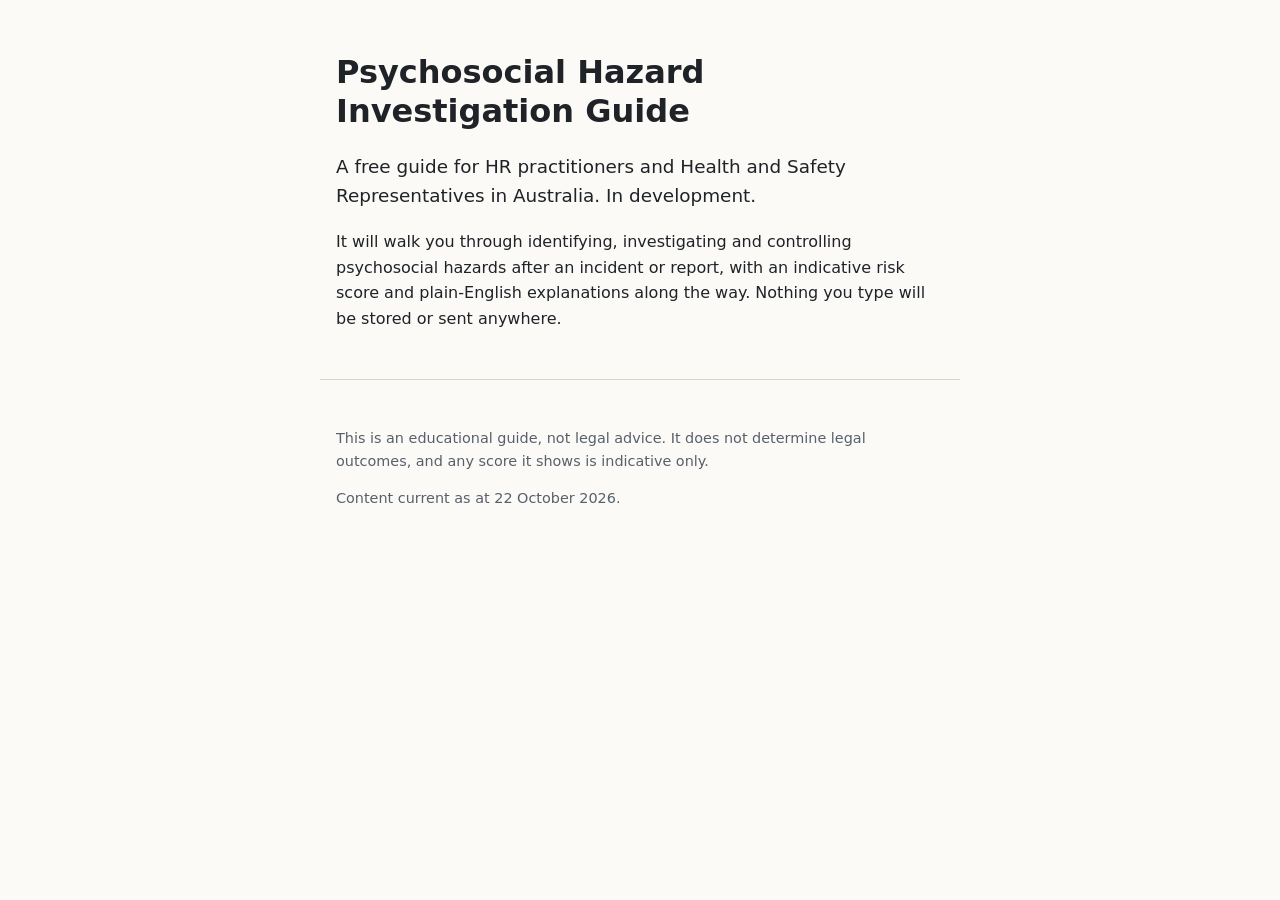
==== site/index.html @ b9618f38 "Phase 0a: project scaffold Folder structure, CLAUDE.md guidance files, content rules, Claude read-de" ====
<!doctype html>
<html lang="en-AU">
<head>
  <meta charset="utf-8">
  <meta name="viewport" content="width=device-width, initial-scale=1">
  <title>Psychosocial Hazard Investigation Guide</title>
  <meta name="description" content="A free, browser-only guide for HR practitioners and HSRs in Australia on identifying, investigating and controlling psychosocial hazards.">
  <link rel="stylesheet" href="css/styles.css">
</head>
<body>
  <main class="wrap">
    <h1>Psychosocial Hazard Investigation Guide</h1>
    <p class="lede">A free guide for HR practitioners and Health and Safety Representatives in Australia. In development.</p>
    <p>It will walk you through identifying, investigating and controlling psychosocial hazards after an incident or report, with an indicative risk score and plain-English explanations along the way. Nothing you type will be stored or sent anywhere.</p>
  </main>
  <footer class="wrap site-footer">
    <p class="disclaimer">This is an educational guide, not legal advice. It does not determine legal outcomes, and any score it shows is indicative only.</p>
    <p class="current-as-at">Content current as at 22 October 2026.</p>
  </footer>
</body>
</html>
---- site/css/styles.css ----
/* Placeholder styles for Phase 0. Replaced with the real design system in Phase 1. */

:root {
  --bg: #fbfaf7;
  --text: #1f2328;
  --muted: #57606a;
  --rule: #d8d4cc;
}

* { box-sizing: border-box; }

body {
  margin: 0;
  background: var(--bg);
  color: var(--text);
  font-family: system-ui, -apple-system, "Segoe UI", Roboto, sans-serif;
  line-height: 1.6;
}

.wrap {
  max-width: 40rem;
  margin: 0 auto;
  padding: 2rem 1rem;
}

h1 { line-height: 1.2; }

.lede { font-size: 1.15rem; }

.site-footer {
  border-top: 1px solid var(--rule);
  color: var(--muted);
  font-size: 0.9rem;
}

@media print {
  body { background: #fff; }
}
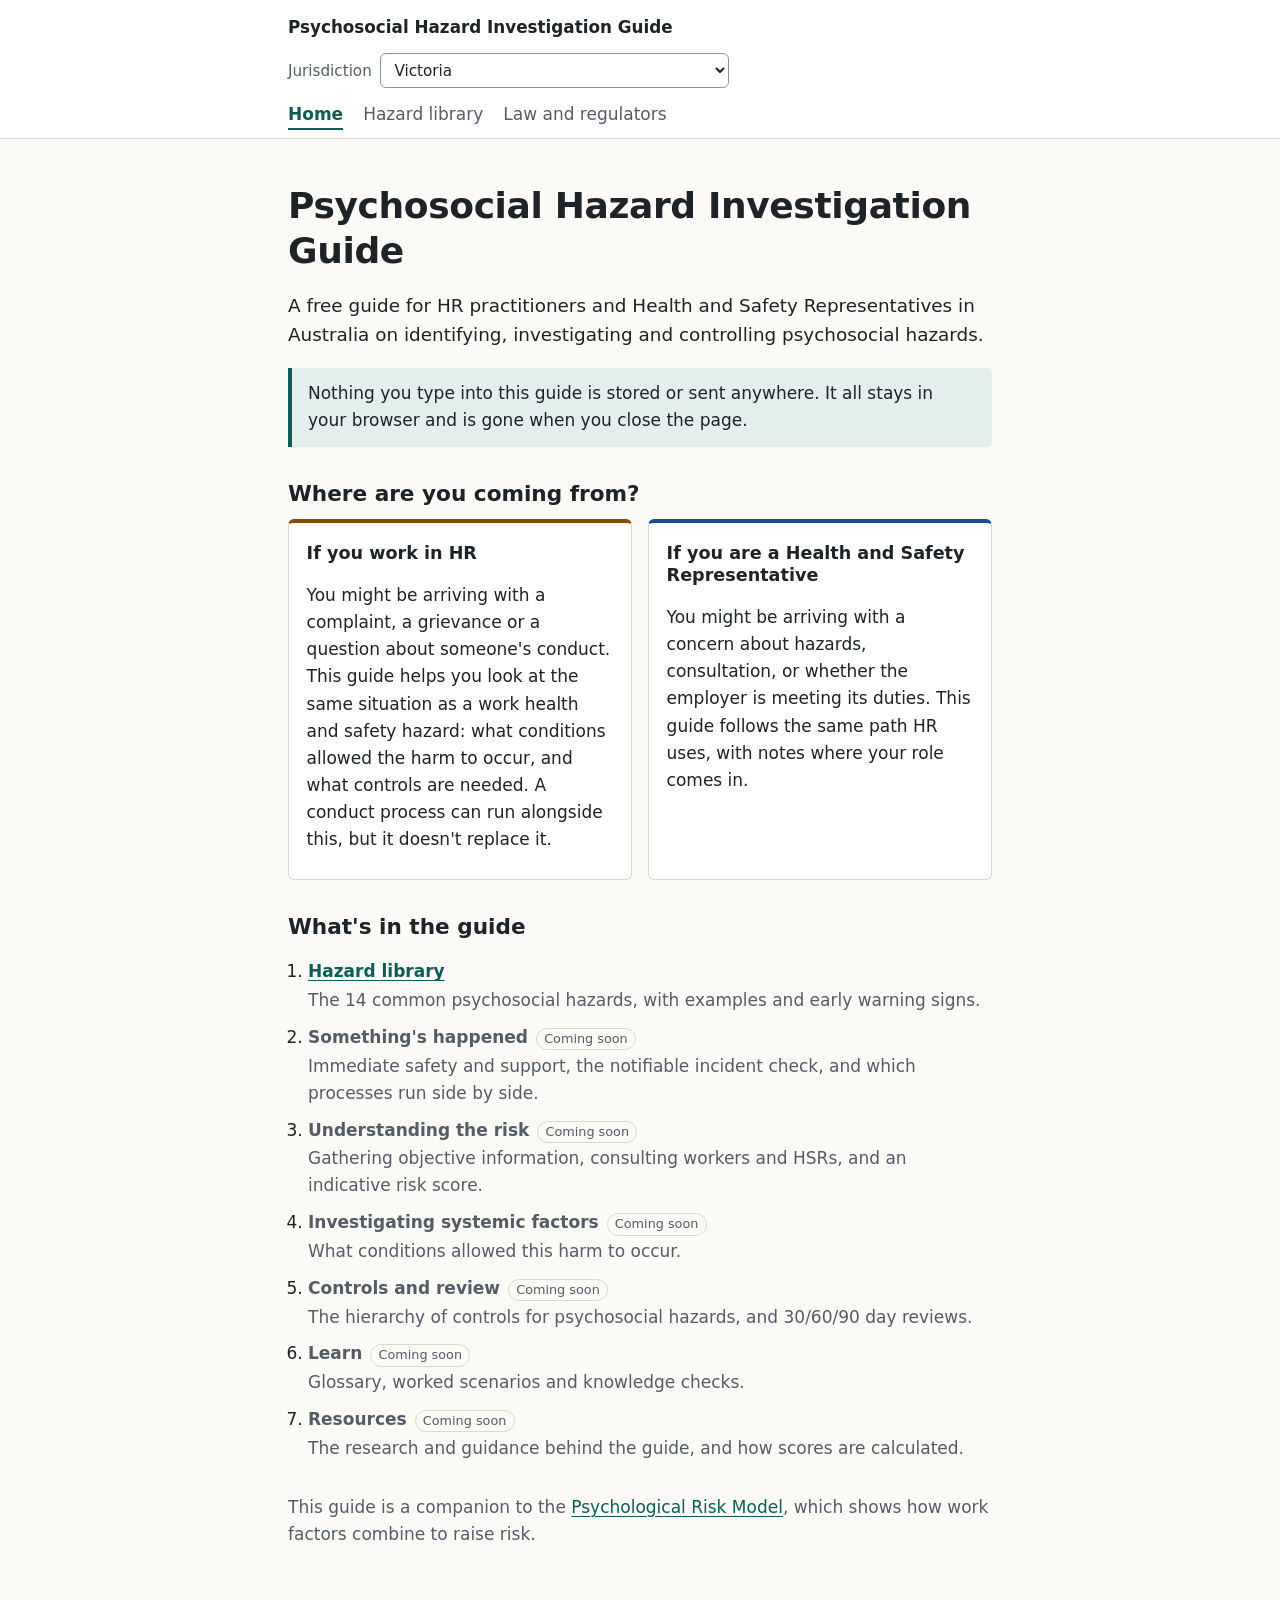
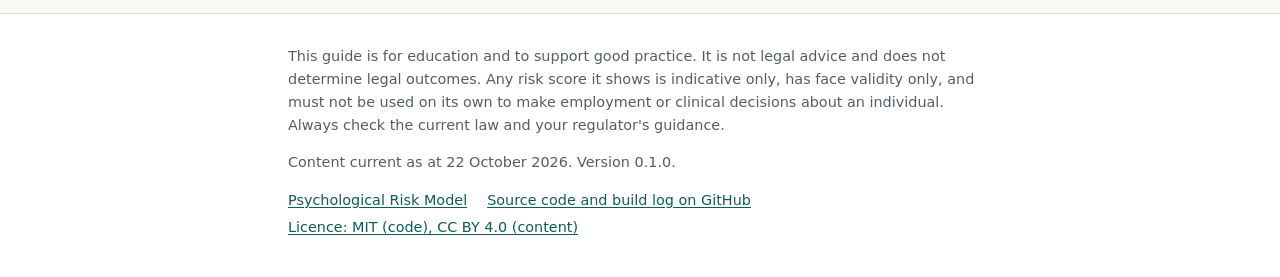
==== commit 9d88c75e: "Phase 1: site shell, jurisdictions and hazard library App shell with hash routing, jurisdiction sele" ====
--- a/site/index.html
+++ b/site/index.html
@@ -6,16 +6,37 @@
   <title>Psychosocial Hazard Investigation Guide</title>
   <meta name="description" content="A free, browser-only guide for HR practitioners and HSRs in Australia on identifying, investigating and controlling psychosocial hazards.">
   <link rel="stylesheet" href="css/styles.css">
+  <script type="module" src="js/app.js"></script>
 </head>
 <body>
-  <main class="wrap">
-    <h1>Psychosocial Hazard Investigation Guide</h1>
-    <p class="lede">A free guide for HR practitioners and Health and Safety Representatives in Australia. In development.</p>
-    <p>It will walk you through identifying, investigating and controlling psychosocial hazards after an incident or report, with an indicative risk score and plain-English explanations along the way. Nothing you type will be stored or sent anywhere.</p>
+  <a class="skip-link" href="#main">Skip to content</a>
+
+  <header class="site-header">
+    <div class="wrap header-inner">
+      <a class="brand" id="brand" href="#/">Psychosocial Hazard Investigation Guide</a>
+      <div class="jurisdiction-picker">
+        <label for="jurisdiction">Jurisdiction</label>
+        <select id="jurisdiction"></select>
+      </div>
+    </div>
+    <nav class="site-nav" aria-label="Main">
+      <ul class="wrap nav-list" id="nav"></ul>
+    </nav>
+  </header>
+
+  <main id="main" class="wrap" tabindex="-1">
+    <noscript>
+      <h1>Psychosocial Hazard Investigation Guide</h1>
+      <p>This guide needs JavaScript turned on. Everything runs in your browser and nothing you type is sent anywhere.</p>
+    </noscript>
   </main>
-  <footer class="wrap site-footer">
-    <p class="disclaimer">This is an educational guide, not legal advice. It does not determine legal outcomes, and any score it shows is indicative only.</p>
-    <p class="current-as-at">Content current as at 22 October 2026.</p>
+
+  <footer class="site-footer">
+    <div class="wrap">
+      <p class="disclaimer" id="disclaimer"></p>
+      <p class="current-as-at" id="current-as-at"></p>
+      <ul class="footer-links" id="footer-links"></ul>
+    </div>
   </footer>
 </body>
 </html>
--- a/site/css/styles.css
+++ b/site/css/styles.css
@@ -1,38 +1,223 @@
-/* Placeholder styles for Phase 0. Replaced with the real design system in Phase 1. */
+/* Psychosocial Hazard Investigation Guide styles.
+   Colours and spacing are tokens at the top; change them here, not in individual rules.
+   All text/background pairs meet WCAG AA contrast. */
 
 :root {
   --bg: #fbfaf7;
-  --text: #1f2328;
-  --muted: #57606a;
-  --rule: #d8d4cc;
+  --surface: #ffffff;
+  --text: #1d2327;
+  --muted: #545d66;
+  --rule: #ddd8cf;
+  --accent: #0e5c58;          /* links, focus, current nav */
+  --accent-soft: #e3efed;
+  --hr: #8a4b0f;              /* HR callout */
+  --hr-soft: #fbf1e6;
+  --hsr: #1f4e8c;             /* HSR callout */
+  --hsr-soft: #e9f0fa;
+  --verify: #6b4f00;
+  --verify-soft: #fff7d6;
+  --radius: 6px;
+  --space: 1rem;
+  --measure: 46rem;
+  --font: system-ui, -apple-system, "Segoe UI", Roboto, "Helvetica Neue", Arial, sans-serif;
 }
 
 * { box-sizing: border-box; }
+
+html { -webkit-text-size-adjust: 100%; }
 
 body {
   margin: 0;
   background: var(--bg);
   color: var(--text);
-  font-family: system-ui, -apple-system, "Segoe UI", Roboto, sans-serif;
+  font-family: var(--font);
+  font-size: 1.0625rem;
   line-height: 1.6;
 }
 
 .wrap {
-  max-width: 40rem;
+  max-width: var(--measure);
   margin: 0 auto;
-  padding: 2rem 1rem;
-}
-
-h1 { line-height: 1.2; }
+  padding-left: var(--space);
+  padding-right: var(--space);
+}
+
+h1, h2, h3 { line-height: 1.25; margin: 1.6em 0 0.5em; }
+h1 { font-size: clamp(1.75rem, 4vw, 2.25rem); margin-top: 1.2em; letter-spacing: -0.01em; }
+h2 { font-size: 1.35rem; }
+h3 { font-size: 1.1rem; }
+
+a { color: var(--accent); text-underline-offset: 0.15em; }
+a:hover { text-decoration-thickness: 2px; }
+
+:focus-visible {
+  outline: 3px solid var(--accent);
+  outline-offset: 2px;
+}
+main:focus, h1:focus { outline: none; }
+
+.visually-hidden {
+  position: absolute !important;
+  width: 1px; height: 1px;
+  overflow: hidden; clip: rect(0 0 0 0); white-space: nowrap;
+}
+
+.skip-link {
+  position: absolute; left: 0.5rem; top: -3rem;
+  background: var(--accent); color: #fff; padding: 0.5rem 0.75rem; border-radius: var(--radius);
+  z-index: 10;
+}
+.skip-link:focus { top: 0.5rem; }
+
+/* Header */
+
+.site-header { background: var(--surface); border-bottom: 1px solid var(--rule); }
+
+.header-inner {
+  display: flex; flex-wrap: wrap; align-items: center; justify-content: space-between;
+  gap: 0.75rem 1.5rem; padding-top: 0.9rem; padding-bottom: 0.6rem;
+}
+
+.brand { font-weight: 700; color: var(--text); text-decoration: none; font-size: 1.05rem; }
+
+.jurisdiction-picker { display: flex; align-items: center; gap: 0.5rem; font-size: 0.95rem; min-width: 0; max-width: 100%; }
+.jurisdiction-picker select { flex: 1 1 auto; min-width: 0; }
+.jurisdiction-picker label { color: var(--muted); }
+
+select, input[type="search"] {
+  font: inherit; color: var(--text); background: var(--surface);
+  border: 1px solid #8c959f; border-radius: var(--radius); padding: 0.4rem 0.6rem;
+  max-width: 100%;
+}
+
+.nav-list {
+  list-style: none; margin: 0 auto; display: flex; flex-wrap: wrap; gap: 0.25rem 1.25rem;
+  padding-top: 0.25rem; padding-bottom: 0.6rem;
+}
+.nav-list a { text-decoration: none; color: var(--muted); padding: 0.2rem 0; border-bottom: 2px solid transparent; }
+.nav-list a:hover { color: var(--text); }
+.nav-list a[aria-current="page"] { color: var(--accent); border-bottom-color: var(--accent); font-weight: 600; }
+
+main { padding-bottom: 3rem; min-height: 60vh; }
 
 .lede { font-size: 1.15rem; }
 
+/* Home */
+
+.privacy-note {
+  background: var(--accent-soft); border-left: 4px solid var(--accent);
+  padding: 0.75rem 1rem; border-radius: 0 var(--radius) var(--radius) 0;
+}
+
+.role-grid { display: grid; gap: var(--space); grid-template-columns: repeat(auto-fit, minmax(17rem, 1fr)); }
+.role-card {
+  background: var(--surface); border: 1px solid var(--rule); border-top: 4px solid var(--accent);
+  border-radius: var(--radius); padding: 0.25rem 1.1rem 0.5rem;
+}
+.role-card h3 { margin-top: 0.9em; }
+.role-hr { border-top-color: var(--hr); }
+.role-hsr { border-top-color: var(--hsr); }
+
+.section-list { padding-left: 1.25rem; }
+.section-item { margin-bottom: 0.6rem; }
+.section-item p { margin: 0.1rem 0 0; color: var(--muted); }
+.section-item a, .section-title { font-weight: 600; }
+.status-coming .section-title { color: var(--muted); }
+.status-tag {
+  display: inline-block; margin-left: 0.5rem; font-size: 0.8rem; padding: 0 0.45rem;
+  border: 1px solid var(--rule); border-radius: 99px; color: var(--muted);
+}
+
+.family-note { margin-top: 2rem; color: var(--muted); }
+
+/* Hazard library */
+
+.filters { display: flex; flex-wrap: wrap; gap: var(--space); margin: 1.5rem 0 0.5rem; }
+.field { display: flex; flex-direction: column; gap: 0.25rem; flex: 1 1 14rem; min-width: 0; }
+.field select, .field input { width: 100%; }
+.field label { font-weight: 600; font-size: 0.95rem; }
+
+.result-count { color: var(--muted); font-size: 0.95rem; }
+
+.hazard-grid {
+  list-style: none; padding: 0; margin: 0;
+  display: grid; gap: var(--space); grid-template-columns: repeat(auto-fill, minmax(19rem, 1fr));
+}
+.hazard-card {
+  height: 100%; background: var(--surface); border: 1px solid var(--rule);
+  border-radius: var(--radius); padding: 0.9rem 1.1rem;
+}
+.hazard-card h2 { font-size: 1.1rem; margin: 0 0 0.25rem; }
+.hazard-card p { margin: 0.4rem 0 0; }
+
+.category-tag { font-size: 0.85rem; color: var(--muted); text-transform: uppercase; letter-spacing: 0.04em; margin: 0; }
+
+.hazard-detail h1 { margin-bottom: 0.25rem; }
+.breadcrumb { margin: 1.25rem 0 0; font-size: 0.95rem; }
+
+.draft-badge {
+  display: inline-block; font-size: 0.85rem; font-weight: 600; color: var(--verify);
+  background: var(--verify-soft); border-radius: 99px; padding: 0.1rem 0.7rem; margin: 0.75rem 0 0;
+}
+
+.combine-note {
+  margin-top: 2rem; background: var(--surface); border: 1px solid var(--rule);
+  border-radius: var(--radius); padding: 0.25rem 1.1rem;
+}
+
+.pager {
+  display: flex; justify-content: space-between; gap: var(--space); flex-wrap: wrap;
+  margin-top: 2rem; padding-top: 1rem; border-top: 1px solid var(--rule);
+}
+.pager-next { margin-left: auto; text-align: right; }
+
+/* Callouts and notes */
+
+.callout {
+  margin: 1.5rem 0; padding: 0.25rem 1.1rem; border-left: 4px solid;
+  border-radius: 0 var(--radius) var(--radius) 0;
+}
+.callout-hr { background: var(--hr-soft); border-color: var(--hr); }
+.callout-hsr { background: var(--hsr-soft); border-color: var(--hsr); }
+.callout-label { font-weight: 700; margin-bottom: 0; }
+.callout-hr .callout-label { color: var(--hr); }
+.callout-hsr .callout-label { color: var(--hsr); }
+
+.verify-note {
+  font-size: 0.85rem; color: var(--verify); background: var(--verify-soft);
+  border: 1px dashed #c9a227; border-radius: var(--radius); padding: 0.35rem 0.6rem;
+}
+
+/* Law page */
+
+.terms { display: grid; grid-template-columns: max-content 1fr; gap: 0.4rem 1.25rem; }
+.terms dt { font-weight: 600; }
+.terms dd { margin: 0; }
+@media (max-width: 30rem) {
+  .terms { grid-template-columns: 1fr; }
+  .terms dd { margin-bottom: 0.5rem; }
+}
+
+.source-list { padding-left: 1.25rem; }
+.source-list li { margin-bottom: 0.6rem; }
+.item-note { color: var(--muted); }
+
+/* Footer */
+
 .site-footer {
-  border-top: 1px solid var(--rule);
-  color: var(--muted);
-  font-size: 0.9rem;
-}
+  border-top: 1px solid var(--rule); background: var(--surface);
+  color: var(--muted); font-size: 0.9rem; padding: 1rem 0 1.5rem;
+}
+.footer-links { list-style: none; padding: 0; display: flex; flex-wrap: wrap; gap: 0.25rem 1.25rem; }
+
+/* Print: content, disclaimer and date only */
 
 @media print {
-  body { background: #fff; }
-}
+  body { background: #fff; font-size: 11pt; }
+  .skip-link, .site-nav, .jurisdiction-picker, .filters, .pager, .breadcrumb, .footer-links { display: none !important; }
+  .site-header, .site-footer { border: 0; background: none; }
+  .wrap { max-width: none; padding: 0; }
+  .hazard-card, .role-card, .combine-note, .callout { break-inside: avoid; }
+  a { color: inherit; text-decoration: none; }
+  .verify-note { border-style: solid; }
+}
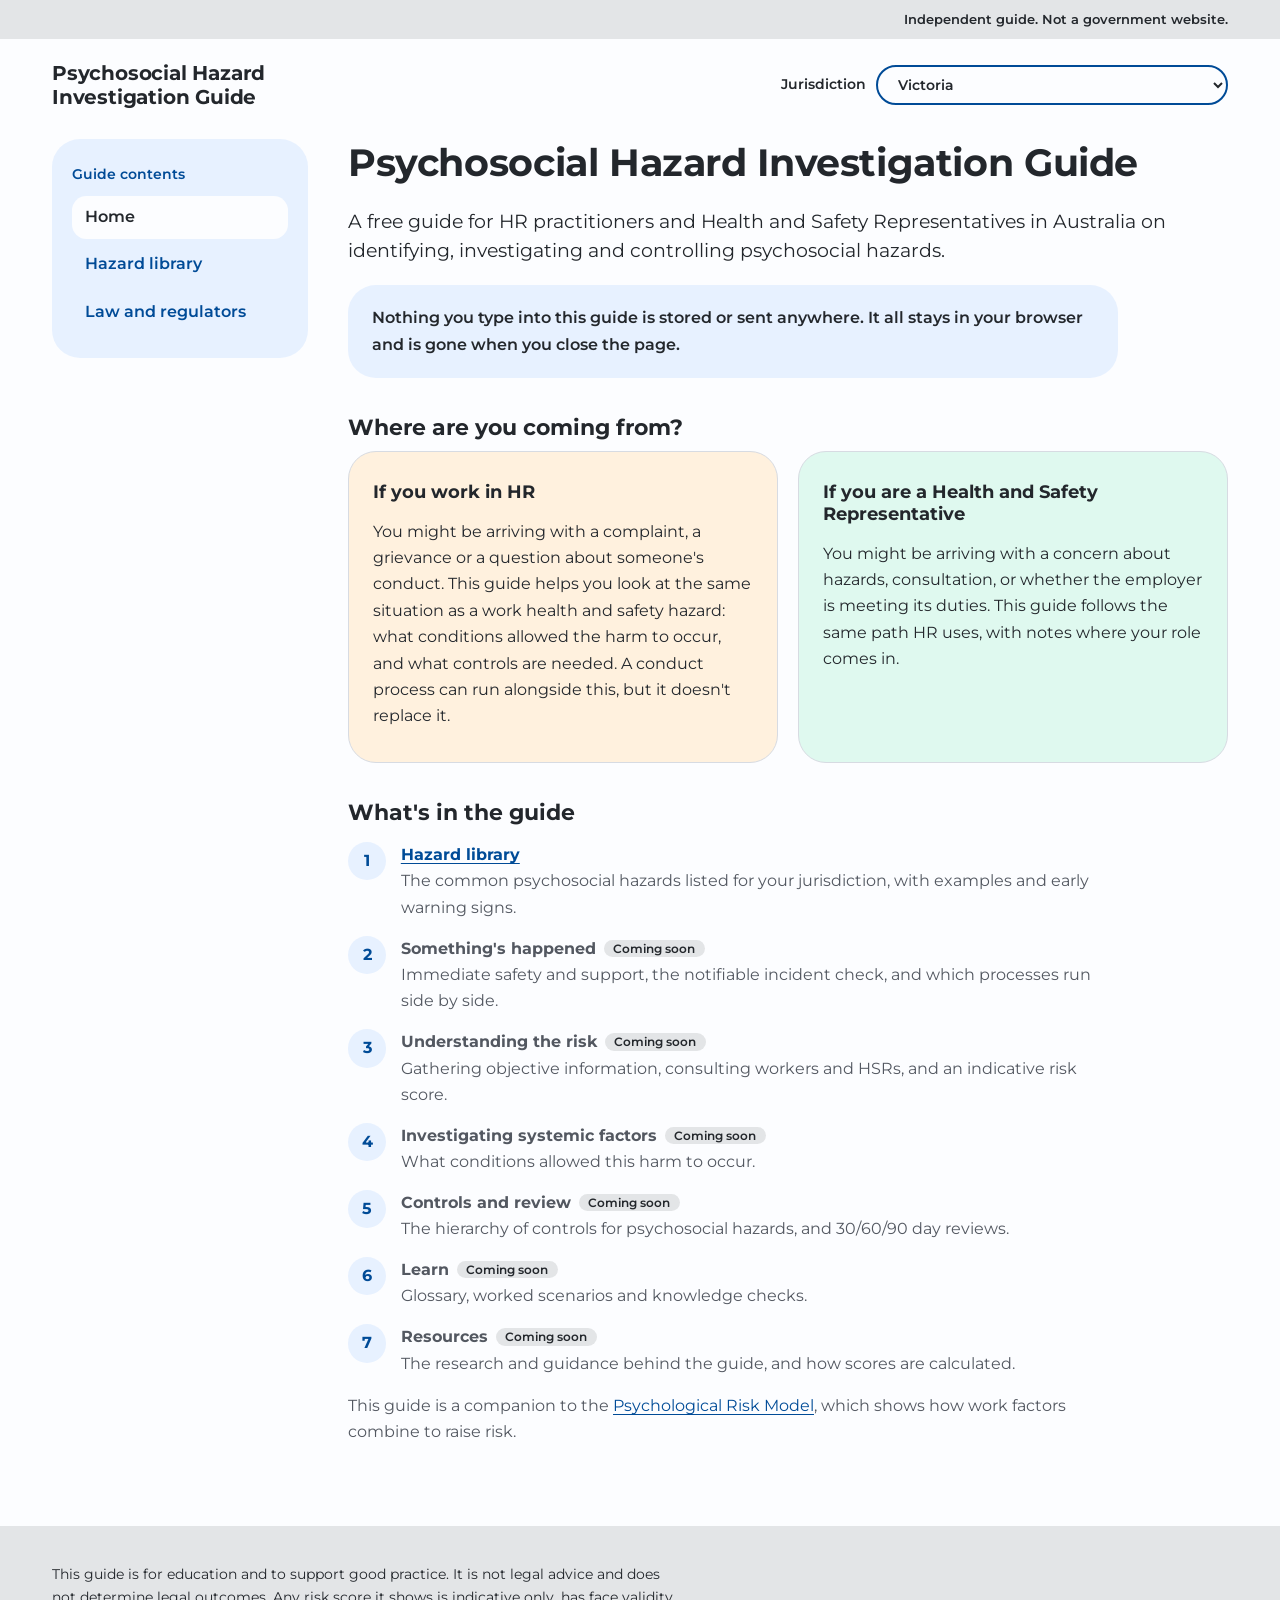
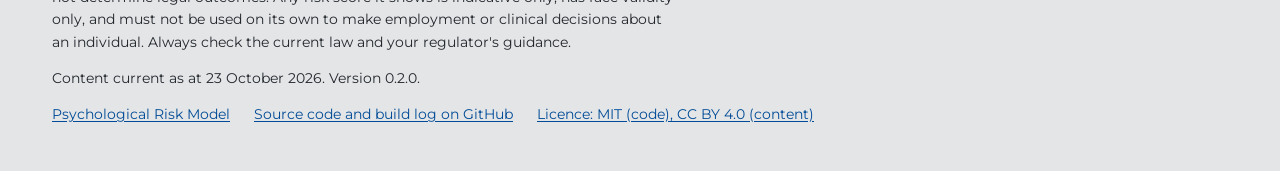
==== commit 177a6841: "Design foundations: compare three directions, apply "Civic" Three working design directions in desig" ====
--- a/site/index.html
+++ b/site/index.html
@@ -5,31 +5,36 @@
   <meta name="viewport" content="width=device-width, initial-scale=1">
   <title>Psychosocial Hazard Investigation Guide</title>
   <meta name="description" content="A free, browser-only guide for HR practitioners and HSRs in Australia on identifying, investigating and controlling psychosocial hazards.">
+  <link rel="preload" href="assets/fonts/montserrat-400-700-normal.woff2" as="font" type="font/woff2" crossorigin>
   <link rel="stylesheet" href="css/styles.css">
   <script type="module" src="js/app.js"></script>
 </head>
 <body>
   <a class="skip-link" href="#main">Skip to content</a>
+  <div class="utility"><div class="wrap" id="utility-note">Independent guide. Not a government website.</div></div>
 
-  <header class="site-header">
-    <div class="wrap header-inner">
+  <header class="masthead">
+    <div class="wrap masthead-inner">
       <a class="brand" id="brand" href="#/">Psychosocial Hazard Investigation Guide</a>
       <div class="jurisdiction-picker">
         <label for="jurisdiction">Jurisdiction</label>
         <select id="jurisdiction"></select>
       </div>
     </div>
-    <nav class="site-nav" aria-label="Main">
-      <ul class="wrap nav-list" id="nav"></ul>
-    </nav>
   </header>
 
-  <main id="main" class="wrap" tabindex="-1">
-    <noscript>
-      <h1>Psychosocial Hazard Investigation Guide</h1>
-      <p>This guide needs JavaScript turned on. Everything runs in your browser and nothing you type is sent anywhere.</p>
-    </noscript>
-  </main>
+  <div class="wrap layout">
+    <aside class="book-nav">
+      <p class="book-label">Guide contents</p>
+      <nav aria-label="Main"><ul class="nav-list" id="nav"></ul></nav>
+    </aside>
+    <main id="main" class="content" tabindex="-1">
+      <noscript>
+        <h1>Psychosocial Hazard Investigation Guide</h1>
+        <p>This guide needs JavaScript turned on. Everything runs in your browser and nothing you type is sent anywhere.</p>
+      </noscript>
+    </main>
+  </div>
 
   <footer class="site-footer">
     <div class="wrap">
--- a/site/css/styles.css
+++ b/site/css/styles.css
@@ -1,223 +1,187 @@
-/* Psychosocial Hazard Investigation Guide styles.
-   Colours and spacing are tokens at the top; change them here, not in individual rules.
-   All text/background pairs meet WCAG AA contrast. */
+/* Psychosocial Hazard Investigation Guide styles: the "Civic" design (chosen 2026-10-23).
+   Rounded tinted panels, contents sidebar, Montserrat (self-hosted, OFL). See docs/design.md for the rules.
+   Colours and sizes are tokens in :root; change them there, not in individual rules. */
+
+@font-face {
+  font-family: 'Montserrat';
+  src: url('../assets/fonts/montserrat-400-700-normal.woff2') format('woff2');
+  font-weight: 400 700;
+  font-display: swap;
+}
 
 :root {
-  --bg: #fbfaf7;
-  --surface: #ffffff;
-  --text: #1d2327;
-  --muted: #545d66;
-  --rule: #ddd8cf;
-  --accent: #0e5c58;          /* links, focus, current nav */
-  --accent-soft: #e3efed;
-  --hr: #8a4b0f;              /* HR callout */
-  --hr-soft: #fbf1e6;
-  --hsr: #1f4e8c;             /* HSR callout */
-  --hsr-soft: #e9f0fa;
-  --verify: #6b4f00;
-  --verify-soft: #fff7d6;
-  --radius: 6px;
-  --space: 1rem;
-  --measure: 46rem;
-  --font: system-ui, -apple-system, "Segoe UI", Roboto, "Helvetica Neue", Arial, sans-serif;
+  --bg: oklch(0.995 0.002 255);
+  --text: oklch(0.27 0.012 260);
+  --muted: oklch(0.46 0.015 260);
+  --line: oklch(0.89 0.01 260);
+  --primary: oklch(0.42 0.14 255);
+  --primary-dark: oklch(0.34 0.12 255);
+  --panel: oklch(0.955 0.022 255);
+  --panel-soft: oklch(0.978 0.008 255);
+  --grey: oklch(0.92 0.004 260);
+  --hr-bg: oklch(0.965 0.03 70);
+  --hr-ink: oklch(0.43 0.1 55);
+  --hsr-bg: oklch(0.96 0.03 170);
+  --hsr-ink: oklch(0.4 0.08 175);
+  --warn-bg: oklch(0.975 0.045 95);
+  --warn-ink: oklch(0.42 0.09 80);
+  --urgent-bg: oklch(0.965 0.025 25);
+  --urgent-line: oklch(0.8 0.07 25);
+  --radius-lg: 1.75rem;
+  --radius: 0.9rem;
+  --font: 'Montserrat', system-ui, -apple-system, 'Segoe UI', sans-serif;
 }
 
 * { box-sizing: border-box; }
+html { -webkit-text-size-adjust: 100%; }
+body { margin: 0; background: var(--bg); color: var(--text); font-family: var(--font); font-size: 1rem; line-height: 1.65; }
 
-html { -webkit-text-size-adjust: 100%; }
+.wrap { max-width: 76rem; margin: 0 auto; padding: 0 1.25rem; }
 
-body {
-  margin: 0;
-  background: var(--bg);
-  color: var(--text);
-  font-family: var(--font);
-  font-size: 1.0625rem;
-  line-height: 1.6;
+a { color: var(--primary); text-underline-offset: 0.18em; }
+a:hover { color: var(--primary-dark); text-decoration-thickness: 2px; }
+:focus-visible { outline: 3px solid var(--primary); outline-offset: 3px; border-radius: 4px; }
+main:focus, h1:focus { outline: none; }
+.visually-hidden { position: absolute !important; width: 1px; height: 1px; overflow: hidden; clip: rect(0 0 0 0); white-space: nowrap; }
+.skip-link { position: absolute; left: 0.5rem; top: -4rem; background: var(--primary); color: var(--bg); padding: 0.6rem 1rem; border-radius: 99px; z-index: 10; }
+.skip-link:focus { top: 0.5rem; }
+
+h1, h2, h3 { line-height: 1.25; font-weight: 700; }
+h1 { font-size: 2.1rem; margin: 0 0 0.6rem; letter-spacing: -0.01em; }
+h2 { font-size: 1.4rem; margin: 2.2rem 0 0.6rem; }
+h3 { font-size: 1.1rem; margin: 1.4rem 0 0.4rem; }
+p, li { max-width: 70ch; }
+.lede { font-size: 1.2rem; line-height: 1.55; }
+
+/* Utility bar and masthead */
+.utility { background: var(--grey); font-size: 0.8rem; font-weight: 600; padding: 0.55rem 0; }
+.utility .wrap { text-align: right; }
+.masthead-inner { display: flex; flex-wrap: wrap; align-items: center; justify-content: space-between; gap: 1rem 2rem; padding-top: 1.4rem; padding-bottom: 1.4rem; }
+.brand { font-weight: 700; font-size: 1.25rem; color: var(--text); text-decoration: none; letter-spacing: -0.01em; max-width: 22ch; line-height: 1.2; }
+.jurisdiction-picker { display: flex; align-items: center; gap: 0.6rem; font-weight: 600; font-size: 0.9rem; min-width: 0; max-width: 100%; }
+select, input[type="search"], textarea {
+  font: inherit; color: var(--text); background: var(--bg);
+  border: 2px solid var(--primary); border-radius: 99px; padding: 0.5rem 1rem; max-width: 100%;
+}
+.jurisdiction-picker select { min-width: 0; flex: 1 1 auto; }
+textarea { border-radius: var(--radius); width: 100%; }
+
+/* Layout: contents sidebar + content */
+.layout { display: grid; grid-template-columns: 16rem minmax(0, 1fr); gap: 2.5rem; align-items: start; padding-top: 0.5rem; padding-bottom: 4rem; }
+.book-nav { background: var(--panel); border-radius: var(--radius-lg); padding: 1.5rem 1.25rem; position: sticky; top: 1rem; }
+.book-label { margin: 0 0 0.6rem; font-size: 0.85rem; color: var(--primary); font-weight: 600; }
+.nav-list { list-style: none; margin: 0; padding: 0; display: grid; gap: 0.2rem; }
+.nav-list a { display: block; padding: 0.55rem 0.8rem; border-radius: var(--radius); font-weight: 600; text-decoration: none; color: var(--primary); }
+.nav-list a:hover { background: var(--panel-soft); }
+.nav-list a[aria-current="page"] { background: var(--bg); color: var(--text); }
+
+
+@media (max-width: 60rem) {
+  .layout { grid-template-columns: 1fr; gap: 1.5rem; }
+  .book-nav { position: static; padding: 1rem; }
+  .nav-list { display: flex; flex-wrap: wrap; }
 }
 
-.wrap {
-  max-width: var(--measure);
-  margin: 0 auto;
-  padding-left: var(--space);
-  padding-right: var(--space);
-}
-
-h1, h2, h3 { line-height: 1.25; margin: 1.6em 0 0.5em; }
-h1 { font-size: clamp(1.75rem, 4vw, 2.25rem); margin-top: 1.2em; letter-spacing: -0.01em; }
-h2 { font-size: 1.35rem; }
-h3 { font-size: 1.1rem; }
-
-a { color: var(--accent); text-underline-offset: 0.15em; }
-a:hover { text-decoration-thickness: 2px; }
-
-:focus-visible {
-  outline: 3px solid var(--accent);
-  outline-offset: 2px;
-}
-main:focus, h1:focus { outline: none; }
-
-.visually-hidden {
-  position: absolute !important;
-  width: 1px; height: 1px;
-  overflow: hidden; clip: rect(0 0 0 0); white-space: nowrap;
-}
-
-.skip-link {
-  position: absolute; left: 0.5rem; top: -3rem;
-  background: var(--accent); color: #fff; padding: 0.5rem 0.75rem; border-radius: var(--radius);
-  z-index: 10;
-}
-.skip-link:focus { top: 0.5rem; }
-
-/* Header */
-
-.site-header { background: var(--surface); border-bottom: 1px solid var(--rule); }
-
-.header-inner {
-  display: flex; flex-wrap: wrap; align-items: center; justify-content: space-between;
-  gap: 0.75rem 1.5rem; padding-top: 0.9rem; padding-bottom: 0.6rem;
-}
-
-.brand { font-weight: 700; color: var(--text); text-decoration: none; font-size: 1.05rem; }
-
-.jurisdiction-picker { display: flex; align-items: center; gap: 0.5rem; font-size: 0.95rem; min-width: 0; max-width: 100%; }
-.jurisdiction-picker select { flex: 1 1 auto; min-width: 0; }
-.jurisdiction-picker label { color: var(--muted); }
-
-select, input[type="search"] {
-  font: inherit; color: var(--text); background: var(--surface);
-  border: 1px solid #8c959f; border-radius: var(--radius); padding: 0.4rem 0.6rem;
-  max-width: 100%;
-}
-
-.nav-list {
-  list-style: none; margin: 0 auto; display: flex; flex-wrap: wrap; gap: 0.25rem 1.25rem;
-  padding-top: 0.25rem; padding-bottom: 0.6rem;
-}
-.nav-list a { text-decoration: none; color: var(--muted); padding: 0.2rem 0; border-bottom: 2px solid transparent; }
-.nav-list a:hover { color: var(--text); }
-.nav-list a[aria-current="page"] { color: var(--accent); border-bottom-color: var(--accent); font-weight: 600; }
-
-main { padding-bottom: 3rem; min-height: 60vh; }
-
-.lede { font-size: 1.15rem; }
-
 /* Home */
-
-.privacy-note {
-  background: var(--accent-soft); border-left: 4px solid var(--accent);
-  padding: 0.75rem 1rem; border-radius: 0 var(--radius) var(--radius) 0;
-}
-
-.role-grid { display: grid; gap: var(--space); grid-template-columns: repeat(auto-fit, minmax(17rem, 1fr)); }
-.role-card {
-  background: var(--surface); border: 1px solid var(--rule); border-top: 4px solid var(--accent);
-  border-radius: var(--radius); padding: 0.25rem 1.1rem 0.5rem;
-}
-.role-card h3 { margin-top: 0.9em; }
-.role-hr { border-top-color: var(--hr); }
-.role-hsr { border-top-color: var(--hsr); }
-
-.section-list { padding-left: 1.25rem; }
-.section-item { margin-bottom: 0.6rem; }
-.section-item p { margin: 0.1rem 0 0; color: var(--muted); }
-.section-item a, .section-title { font-weight: 600; }
+.home > h1 { font-size: 2.4rem; }
+.privacy-note { background: var(--panel); border-radius: var(--radius-lg); padding: 1.25rem 1.5rem; font-weight: 600; }
+.role-grid { display: grid; gap: 1.25rem; grid-template-columns: repeat(auto-fit, minmax(17rem, 1fr)); }
+.role-card { border-radius: var(--radius-lg); padding: 0.4rem 1.5rem 1rem; border: 1px solid var(--line); }
+.role-hr { background: var(--hr-bg); }
+.role-hsr { background: var(--hsr-bg); }
+.section-list { list-style: none; padding: 0; counter-reset: s; display: grid; gap: 0.9rem; }
+.section-item { counter-increment: s; position: relative; padding-left: 3.3rem; min-height: 2.4rem; }
+.section-item::before { content: counter(s); position: absolute; left: 0; top: 0; width: 2.4rem; height: 2.4rem; border-radius: 50%; display: grid; place-items: center; background: var(--panel); color: var(--primary); font-weight: 700; }
+.section-item a, .section-title { font-weight: 700; }
+.section-item p { margin: 0; color: var(--muted); }
 .status-coming .section-title { color: var(--muted); }
-.status-tag {
-  display: inline-block; margin-left: 0.5rem; font-size: 0.8rem; padding: 0 0.45rem;
-  border: 1px solid var(--rule); border-radius: 99px; color: var(--muted);
-}
-
-.family-note { margin-top: 2rem; color: var(--muted); }
+.status-tag { font-size: 0.72rem; font-weight: 600; background: var(--grey); border-radius: 99px; padding: 0.1rem 0.6rem; margin-left: 0.5rem; vertical-align: 0.1em; }
+.family-note { color: var(--muted); }
 
 /* Hazard library */
+.filters { display: flex; flex-wrap: wrap; gap: 1rem; margin: 1.8rem 0 0.6rem; padding: 1.25rem; background: var(--panel-soft); border-radius: var(--radius-lg); }
+.field { display: flex; flex-direction: column; gap: 0.35rem; flex: 1 1 14rem; min-width: 0; }
+.field label { font-weight: 700; font-size: 0.9rem; }
+.field select, .field input { width: 100%; }
+.result-count { color: var(--muted); font-size: 0.9rem; }
+.hazard-grid { list-style: none; padding: 0; margin: 0; display: grid; gap: 1rem; grid-template-columns: repeat(auto-fill, minmax(17rem, 1fr)); }
+.hazard-grid li { max-width: none; }
+.hazard-card { height: 100%; border: 1px solid var(--line); border-radius: var(--radius); padding: 1.1rem 1.25rem; transition: border-color 0.18s ease-out, background 0.18s ease-out; }
+.hazard-card:hover { border-color: var(--primary); background: var(--panel-soft); }
+.hazard-card h2 { font-size: 1.05rem; margin: 0 0 0.3rem; }
+.hazard-card h2 a { text-decoration: none; }
+.hazard-card p { margin: 0.35rem 0 0; font-size: 0.93rem; }
+.category-tag { font-size: 0.75rem; font-weight: 600; color: var(--muted); margin: 0; }
+.source-line, .definition figcaption { font-size: 0.85rem; color: var(--muted); }
 
-.filters { display: flex; flex-wrap: wrap; gap: var(--space); margin: 1.5rem 0 0.5rem; }
-.field { display: flex; flex-direction: column; gap: 0.25rem; flex: 1 1 14rem; min-width: 0; }
-.field select, .field input { width: 100%; }
-.field label { font-weight: 600; font-size: 0.95rem; }
-
-.result-count { color: var(--muted); font-size: 0.95rem; }
-
-.hazard-grid {
-  list-style: none; padding: 0; margin: 0;
-  display: grid; gap: var(--space); grid-template-columns: repeat(auto-fill, minmax(19rem, 1fr));
-}
-.hazard-card {
-  height: 100%; background: var(--surface); border: 1px solid var(--rule);
-  border-radius: var(--radius); padding: 0.9rem 1.1rem;
-}
-.hazard-card h2 { font-size: 1.1rem; margin: 0 0 0.25rem; }
-.hazard-card p { margin: 0.4rem 0 0; }
-
-.category-tag { font-size: 0.85rem; color: var(--muted); text-transform: uppercase; letter-spacing: 0.04em; margin: 0; }
-
-.hazard-detail h1 { margin-bottom: 0.25rem; }
-.breadcrumb { margin: 1.25rem 0 0; font-size: 0.95rem; }
-
-.draft-badge {
-  display: inline-block; font-size: 0.85rem; font-weight: 600; color: var(--verify);
-  background: var(--verify-soft); border-radius: 99px; padding: 0.1rem 0.7rem; margin: 0.75rem 0 0;
-}
-
-.combine-note {
-  margin-top: 2rem; background: var(--surface); border: 1px solid var(--rule);
-  border-radius: var(--radius); padding: 0.25rem 1.1rem;
-}
-
-.pager {
-  display: flex; justify-content: space-between; gap: var(--space); flex-wrap: wrap;
-  margin-top: 2rem; padding-top: 1rem; border-top: 1px solid var(--rule);
-}
-.pager-next { margin-left: auto; text-align: right; }
+.breadcrumb { font-size: 0.85rem; margin: 0 0 1rem; }
+.hazard-detail h1 { margin-bottom: 0.2rem; }
+.draft-badge { display: inline-block; background: var(--warn-bg); color: var(--warn-ink); font-size: 0.78rem; font-weight: 700; border-radius: 99px; padding: 0.15rem 0.75rem; margin: 0.6rem 0 0; }
+.definition { margin: 1.25rem 0; }
+.definition blockquote { margin: 0; background: var(--panel-soft); border: 1px solid var(--line); border-radius: var(--radius); padding: 0.2rem 1.25rem; }
+.combine-note { border: 1px solid var(--line); border-radius: var(--radius); padding: 0.4rem 1.4rem; margin-top: 2rem; }
+.pager { display: flex; flex-wrap: wrap; justify-content: space-between; gap: 1rem; margin-top: 2.5rem; }
+.pager a { border: 2px solid var(--primary); border-radius: 99px; padding: 0.45rem 1.1rem; text-decoration: none; font-weight: 600; }
+.pager a:hover { background: var(--primary); color: var(--bg); }
+.pager-next { margin-left: auto; }
 
 /* Callouts and notes */
-
-.callout {
-  margin: 1.5rem 0; padding: 0.25rem 1.1rem; border-left: 4px solid;
-  border-radius: 0 var(--radius) var(--radius) 0;
-}
-.callout-hr { background: var(--hr-soft); border-color: var(--hr); }
-.callout-hsr { background: var(--hsr-soft); border-color: var(--hsr); }
-.callout-label { font-weight: 700; margin-bottom: 0; }
-.callout-hr .callout-label { color: var(--hr); }
-.callout-hsr .callout-label { color: var(--hsr); }
-
-.verify-note {
-  font-size: 0.85rem; color: var(--verify); background: var(--verify-soft);
-  border: 1px dashed #c9a227; border-radius: var(--radius); padding: 0.35rem 0.6rem;
-}
+.callout { border-radius: var(--radius); padding: 0.3rem 1.3rem; margin: 1.5rem 0; border: 1px solid var(--line); }
+.callout-hr { background: var(--hr-bg); }
+.callout-hsr { background: var(--hsr-bg); }
+.callout-note { background: var(--panel); border-color: transparent; }
+.callout-label { display: inline-block; font-size: 0.78rem; font-weight: 700; border-radius: 99px; padding: 0.1rem 0.7rem; margin-bottom: 0; background: var(--bg); }
+.callout-hr .callout-label { color: var(--hr-ink); }
+.callout-hsr .callout-label { color: var(--hsr-ink); }
+.verify-note { font-size: 0.82rem; color: var(--warn-ink); background: var(--warn-bg); border: 1px dashed var(--warn-ink); border-radius: var(--radius); padding: 0.45rem 0.8rem; }
 
 /* Law page */
-
-.terms { display: grid; grid-template-columns: max-content 1fr; gap: 0.4rem 1.25rem; }
-.terms dt { font-weight: 600; }
+.terms { display: grid; grid-template-columns: max-content 1fr; gap: 0.5rem 1.5rem; background: var(--panel-soft); border-radius: var(--radius); padding: 1rem 1.25rem; }
+.terms dt { font-weight: 700; }
 .terms dd { margin: 0; }
-@media (max-width: 30rem) {
-  .terms { grid-template-columns: 1fr; }
-  .terms dd { margin-bottom: 0.5rem; }
-}
-
-.source-list { padding-left: 1.25rem; }
+.source-list { padding-left: 1.2rem; }
 .source-list li { margin-bottom: 0.6rem; }
 .item-note { color: var(--muted); }
 
+/* Components for Phases 2 to 5 (steps, support box, questions, score). Previewed in design/a-civic/patterns.html */
+.eyebrow { color: var(--primary); font-weight: 700; font-size: 0.85rem; margin: 0 0 0.3rem; }
+.steps { list-style: none; padding: 0; display: flex; flex-wrap: wrap; gap: 0.5rem; }
+.steps li { display: flex; align-items: center; gap: 0.5rem; padding: 0.4rem 0.9rem 0.4rem 0.4rem; border-radius: 99px; background: var(--panel-soft); font-weight: 600; font-size: 0.88rem; }
+.step-number { width: 1.7rem; height: 1.7rem; border-radius: 50%; display: grid; place-items: center; background: var(--bg); color: var(--primary); }
+.steps .is-done { color: var(--muted); }
+.steps [aria-current="step"] { background: var(--primary); color: var(--bg); }
+.support-box { background: var(--urgent-bg); border: 1px solid var(--urgent-line); border-radius: var(--radius-lg); padding: 0.5rem 1.5rem 1rem; }
+.contact-list { list-style: none; padding: 0; display: grid; gap: 0.5rem; }
+.contact-list li { display: grid; grid-template-columns: 8rem 1fr; gap: 1rem; }
+.question { border: 1px solid var(--line); border-radius: var(--radius-lg); padding: 1.2rem 1.5rem; margin: 0; }
+.question legend { font-weight: 700; font-size: 1.15rem; padding: 0 0.4rem; }
+.hint { color: var(--muted); margin-top: 0.2rem; }
+.options { display: grid; gap: 0.5rem; }
+.option { display: flex; gap: 0.7rem; align-items: center; border: 2px solid var(--line); border-radius: var(--radius); padding: 0.65rem 0.9rem; cursor: pointer; font-weight: 600; }
+.option input { accent-color: var(--primary); width: 1.15rem; height: 1.15rem; }
+.option:has(input:checked) { border-color: var(--primary); background: var(--panel-soft); }
+.learn-more { margin-top: 1rem; }
+.learn-more summary { cursor: pointer; color: var(--primary); font-weight: 700; }
+.field-wide { margin-top: 1.5rem; }
+.field-note { font-size: 0.82rem; color: var(--muted); margin: 0; }
+.score-panel { background: var(--panel); border-radius: var(--radius-lg); padding: 1.25rem 1.5rem; }
+.score-tag { display: inline-block; background: var(--bg); color: var(--primary); font-weight: 700; font-size: 0.78rem; border-radius: 99px; padding: 0.1rem 0.7rem; margin: 0; }
+.score-panel h3 { font-size: 2rem; margin: 0.4rem 0; }
+.band-scale { list-style: none; padding: 0; display: grid; grid-template-columns: repeat(4, 1fr); gap: 0.3rem; }
+.band-scale li { text-align: center; background: var(--bg); padding: 0.45rem 0.2rem; border-radius: 0.5rem; font-size: 0.82rem; font-weight: 600; color: var(--muted); }
+.band-scale [aria-current="true"] { background: var(--primary); color: var(--bg); }
+.actions { display: flex; flex-wrap: wrap; gap: 0.75rem; justify-content: space-between; margin-top: 2rem; }
+.button { display: inline-block; border-radius: 99px; padding: 0.65rem 1.4rem; font-weight: 700; text-decoration: none; border: 2px solid var(--primary); }
+.button-primary { background: var(--primary); color: var(--bg); }
+.button-primary:hover { background: var(--primary-dark); color: var(--bg); }
+.button-secondary:hover { background: var(--panel-soft); }
+
 /* Footer */
-
-.site-footer {
-  border-top: 1px solid var(--rule); background: var(--surface);
-  color: var(--muted); font-size: 0.9rem; padding: 1rem 0 1.5rem;
-}
-.footer-links { list-style: none; padding: 0; display: flex; flex-wrap: wrap; gap: 0.25rem 1.25rem; }
-
-/* Print: content, disclaimer and date only */
+.site-footer { background: var(--grey); padding: 1.5rem 0 2rem; font-size: 0.85rem; }
+.footer-links { list-style: none; padding: 0; display: flex; flex-wrap: wrap; gap: 0.4rem 1.5rem; }
 
 @media print {
-  body { background: #fff; font-size: 11pt; }
-  .skip-link, .site-nav, .jurisdiction-picker, .filters, .pager, .breadcrumb, .footer-links { display: none !important; }
-  .site-header, .site-footer { border: 0; background: none; }
-  .wrap { max-width: none; padding: 0; }
-  .hazard-card, .role-card, .combine-note, .callout { break-inside: avoid; }
-  a { color: inherit; text-decoration: none; }
-  .verify-note { border-style: solid; }
+  .utility, .book-nav, .jurisdiction-picker, .filters, .pager, .footer-links { display: none !important; }
+  .layout { display: block; }
 }
+@media (prefers-reduced-motion: reduce) { * { transition: none !important; } }
